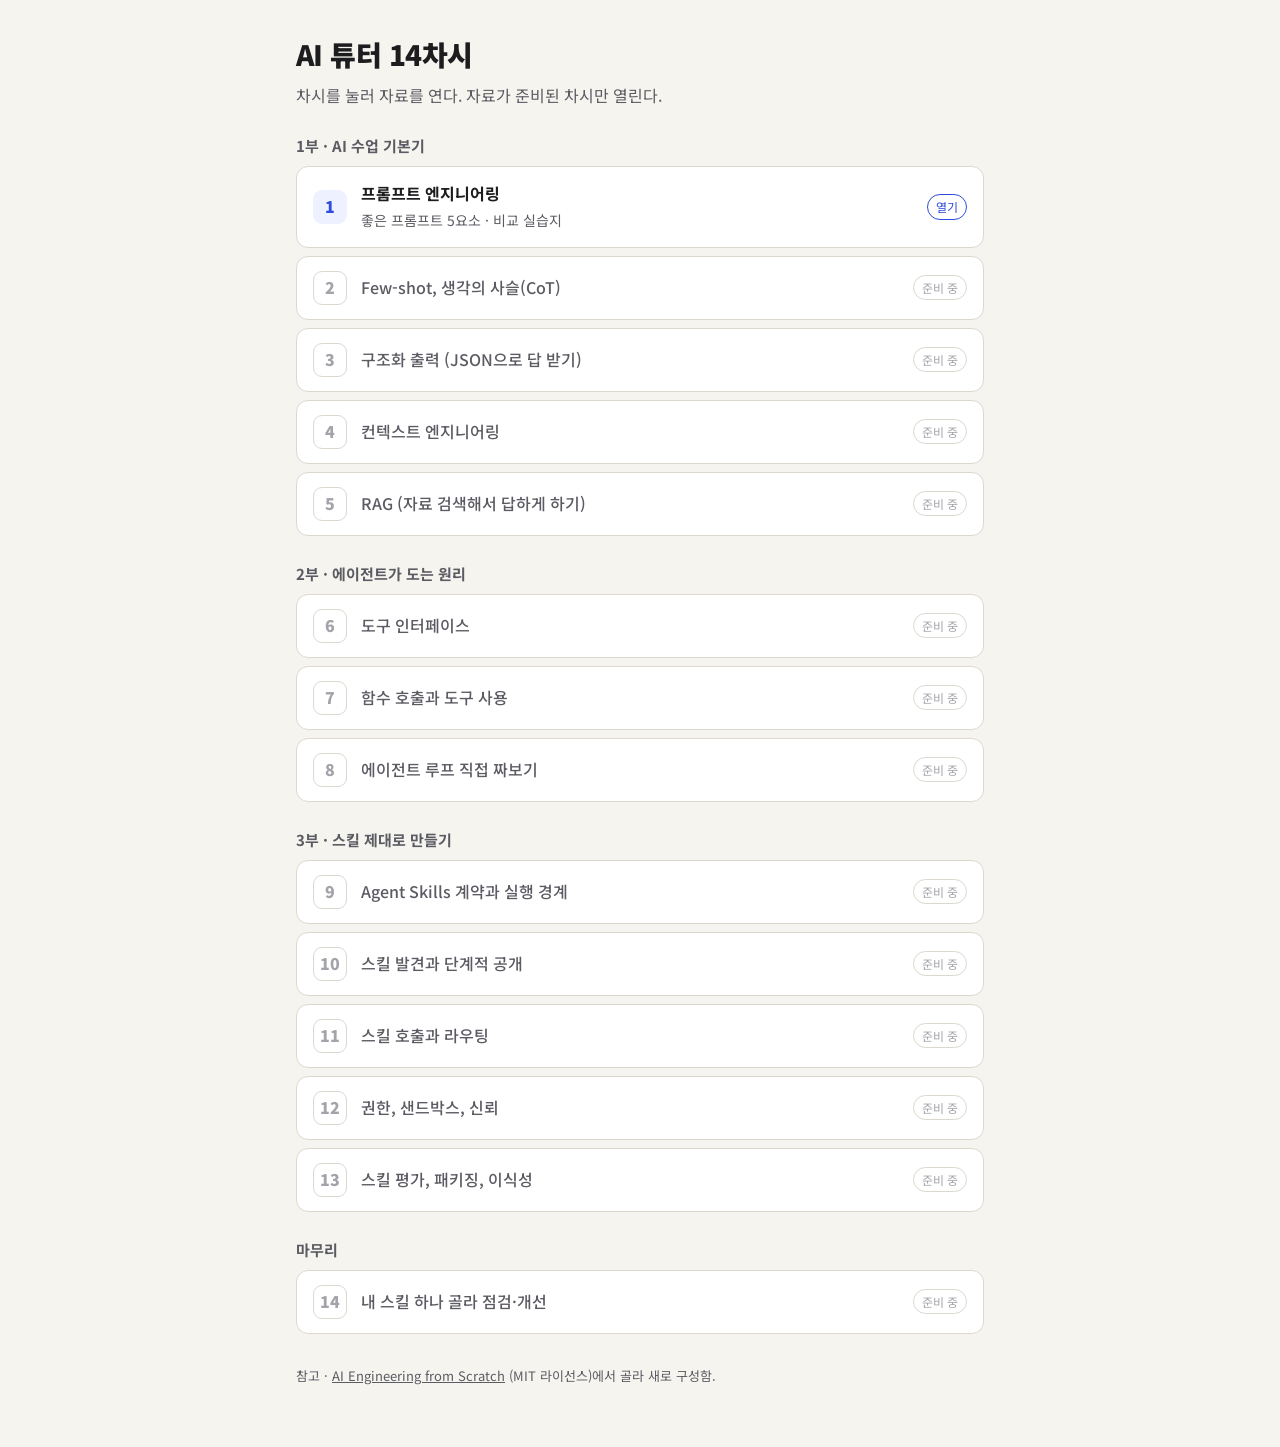
==== index.html @ 39584603 "14차시 목록 페이지와 1차시 프롬프트 비교 실습지 추가 Co-Authored-By: Claude Opus 5.5 <noreply@anthropic.com> Claude-Sessi" ====
<!-- AI 튜터 14차시 목록 페이지 (차시를 골라 해당 자료로 이동) -->
<!DOCTYPE html>
<html lang="ko">
<head>
<meta charset="UTF-8">
<meta name="viewport" content="width=device-width, initial-scale=1">
<title>AI 튜터 14차시</title>
<link href="https://fonts.googleapis.com/css2?family=Noto+Sans+KR:wght@400;500;700;900&display=swap" rel="stylesheet">
<style>
:root{--bg:#f6f4ef;--paper:#fff;--ink:#1d1d1f;--sub:#5b5b63;--line:#dcd8cf;--accent:#2f4bdb;--accent-bg:#eef1ff;--mute:#a3a3aa}
@media (prefers-color-scheme: dark){
  :root:not([data-theme="light"]){--bg:#151517;--paper:#1f1f23;--ink:#ececf0;--sub:#a4a4ad;--line:#34343b;--accent:#8ea0ff;--accent-bg:#1e2342;--mute:#6b6b73}
}
*{box-sizing:border-box}
body{margin:0;background:var(--bg);color:var(--ink);font-family:"Noto Sans KR","Noto Sans CJK KR","Apple SD Gothic Neo","Malgun Gothic",sans-serif;line-height:1.6;word-break:keep-all}
main{max-width:720px;margin:0 auto;padding:32px 16px 48px}
h1{font-size:28px;font-weight:900;margin:0 0 6px;letter-spacing:-.02em}
.lead{color:var(--sub);margin:0 0 20px}
h2{font-size:15px;color:var(--sub);font-weight:700;margin:26px 0 8px}
ol{list-style:none;padding:0;margin:0;display:grid;gap:8px}
li a,li .off{display:flex;align-items:center;gap:14px;padding:14px 16px;border-radius:12px;background:var(--paper);border:1px solid var(--line);text-decoration:none;color:inherit}
li a:hover{border-color:var(--accent)}
.num{flex:none;width:34px;height:34px;border-radius:9px;display:grid;place-items:center;font-weight:900;background:var(--accent-bg);color:var(--accent)}
.off .num{background:transparent;border:1px solid var(--line);color:var(--mute)}
.t{flex:1;min-width:0}
.t b{display:block;font-weight:700}
.t span{font-size:14px;color:var(--sub)}
.off .t b{color:var(--sub);font-weight:500}
.badge{flex:none;font-size:12px;padding:2px 8px;border-radius:99px;border:1px solid var(--line);color:var(--mute)}
a .badge{border-color:var(--accent);color:var(--accent)}
.foot{margin-top:32px;font-size:13px;color:var(--sub)}
</style>
</head>
<body>
<main>
<h1>AI 튜터 14차시</h1>
<p class="lead">차시를 눌러 자료를 연다. 자료가 준비된 차시만 열린다.</p>

<h2>1부 · AI 수업 기본기</h2>
<ol>
  <li><a href="lessons/01.html"><span class="num">1</span><span class="t"><b>프롬프트 엔지니어링</b><span>좋은 프롬프트 5요소 · 비교 실습지</span></span><span class="badge">열기</span></a></li>
  <li><div class="off"><span class="num">2</span><span class="t"><b>Few-shot, 생각의 사슬(CoT)</b></span><span class="badge">준비 중</span></div></li>
  <li><div class="off"><span class="num">3</span><span class="t"><b>구조화 출력 (JSON으로 답 받기)</b></span><span class="badge">준비 중</span></div></li>
  <li><div class="off"><span class="num">4</span><span class="t"><b>컨텍스트 엔지니어링</b></span><span class="badge">준비 중</span></div></li>
  <li><div class="off"><span class="num">5</span><span class="t"><b>RAG (자료 검색해서 답하게 하기)</b></span><span class="badge">준비 중</span></div></li>
</ol>

<h2>2부 · 에이전트가 도는 원리</h2>
<ol>
  <li><div class="off"><span class="num">6</span><span class="t"><b>도구 인터페이스</b></span><span class="badge">준비 중</span></div></li>
  <li><div class="off"><span class="num">7</span><span class="t"><b>함수 호출과 도구 사용</b></span><span class="badge">준비 중</span></div></li>
  <li><div class="off"><span class="num">8</span><span class="t"><b>에이전트 루프 직접 짜보기</b></span><span class="badge">준비 중</span></div></li>
</ol>

<h2>3부 · 스킬 제대로 만들기</h2>
<ol>
  <li><div class="off"><span class="num">9</span><span class="t"><b>Agent Skills 계약과 실행 경계</b></span><span class="badge">준비 중</span></div></li>
  <li><div class="off"><span class="num">10</span><span class="t"><b>스킬 발견과 단계적 공개</b></span><span class="badge">준비 중</span></div></li>
  <li><div class="off"><span class="num">11</span><span class="t"><b>스킬 호출과 라우팅</b></span><span class="badge">준비 중</span></div></li>
  <li><div class="off"><span class="num">12</span><span class="t"><b>권한, 샌드박스, 신뢰</b></span><span class="badge">준비 중</span></div></li>
  <li><div class="off"><span class="num">13</span><span class="t"><b>스킬 평가, 패키징, 이식성</b></span><span class="badge">준비 중</span></div></li>
</ol>

<h2>마무리</h2>
<ol>
  <li><div class="off"><span class="num">14</span><span class="t"><b>내 스킬 하나 골라 점검·개선</b></span><span class="badge">준비 중</span></div></li>
</ol>

<p class="foot">참고 · <a href="https://github.com/rohitg00/ai-engineering-from-scratch" style="color:inherit">AI Engineering from Scratch</a> (MIT 라이선스)에서 골라 새로 구성함.</p>
</main>
</body>
</html>
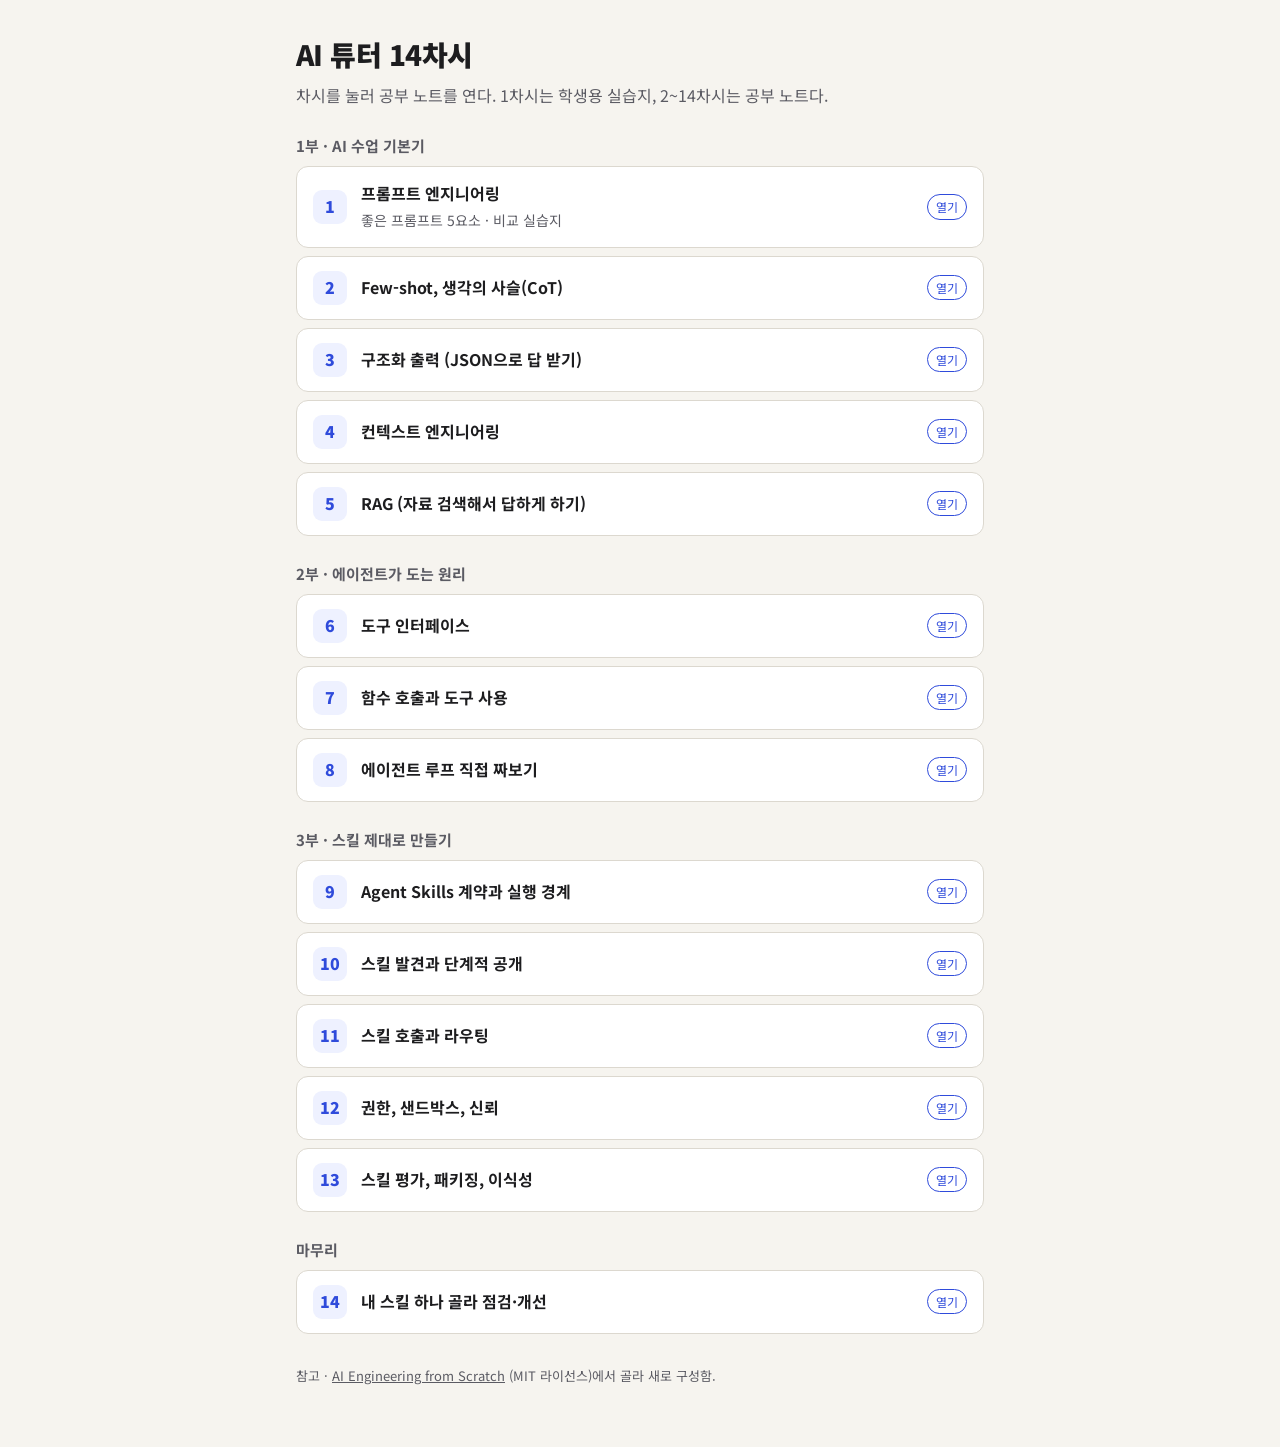
==== commit 8bfce633: "2~14차시 공부 노트 추가, 목록 전 차시 연결 Co-Authored-By: Claude Opus 5.5 <noreply@anthropic.com> Claude-Session: " ====
--- a/index.html
+++ b/index.html
@@ -34,36 +34,36 @@
 <body>
 <main>
 <h1>AI 튜터 14차시</h1>
-<p class="lead">차시를 눌러 자료를 연다. 자료가 준비된 차시만 열린다.</p>
+<p class="lead">차시를 눌러 공부 노트를 연다. 1차시는 학생용 실습지, 2~14차시는 공부 노트다.</p>
 
 <h2>1부 · AI 수업 기본기</h2>
 <ol>
   <li><a href="lessons/01.html"><span class="num">1</span><span class="t"><b>프롬프트 엔지니어링</b><span>좋은 프롬프트 5요소 · 비교 실습지</span></span><span class="badge">열기</span></a></li>
-  <li><div class="off"><span class="num">2</span><span class="t"><b>Few-shot, 생각의 사슬(CoT)</b></span><span class="badge">준비 중</span></div></li>
-  <li><div class="off"><span class="num">3</span><span class="t"><b>구조화 출력 (JSON으로 답 받기)</b></span><span class="badge">준비 중</span></div></li>
-  <li><div class="off"><span class="num">4</span><span class="t"><b>컨텍스트 엔지니어링</b></span><span class="badge">준비 중</span></div></li>
-  <li><div class="off"><span class="num">5</span><span class="t"><b>RAG (자료 검색해서 답하게 하기)</b></span><span class="badge">준비 중</span></div></li>
+  <li><a href="lessons/02.html"><span class="num">2</span><span class="t"><b>Few-shot, 생각의 사슬(CoT)</b></span><span class="badge">열기</span></a></li>
+  <li><a href="lessons/03.html"><span class="num">3</span><span class="t"><b>구조화 출력 (JSON으로 답 받기)</b></span><span class="badge">열기</span></a></li>
+  <li><a href="lessons/04.html"><span class="num">4</span><span class="t"><b>컨텍스트 엔지니어링</b></span><span class="badge">열기</span></a></li>
+  <li><a href="lessons/05.html"><span class="num">5</span><span class="t"><b>RAG (자료 검색해서 답하게 하기)</b></span><span class="badge">열기</span></a></li>
 </ol>
 
 <h2>2부 · 에이전트가 도는 원리</h2>
 <ol>
-  <li><div class="off"><span class="num">6</span><span class="t"><b>도구 인터페이스</b></span><span class="badge">준비 중</span></div></li>
-  <li><div class="off"><span class="num">7</span><span class="t"><b>함수 호출과 도구 사용</b></span><span class="badge">준비 중</span></div></li>
-  <li><div class="off"><span class="num">8</span><span class="t"><b>에이전트 루프 직접 짜보기</b></span><span class="badge">준비 중</span></div></li>
+  <li><a href="lessons/06.html"><span class="num">6</span><span class="t"><b>도구 인터페이스</b></span><span class="badge">열기</span></a></li>
+  <li><a href="lessons/07.html"><span class="num">7</span><span class="t"><b>함수 호출과 도구 사용</b></span><span class="badge">열기</span></a></li>
+  <li><a href="lessons/08.html"><span class="num">8</span><span class="t"><b>에이전트 루프 직접 짜보기</b></span><span class="badge">열기</span></a></li>
 </ol>
 
 <h2>3부 · 스킬 제대로 만들기</h2>
 <ol>
-  <li><div class="off"><span class="num">9</span><span class="t"><b>Agent Skills 계약과 실행 경계</b></span><span class="badge">준비 중</span></div></li>
-  <li><div class="off"><span class="num">10</span><span class="t"><b>스킬 발견과 단계적 공개</b></span><span class="badge">준비 중</span></div></li>
-  <li><div class="off"><span class="num">11</span><span class="t"><b>스킬 호출과 라우팅</b></span><span class="badge">준비 중</span></div></li>
-  <li><div class="off"><span class="num">12</span><span class="t"><b>권한, 샌드박스, 신뢰</b></span><span class="badge">준비 중</span></div></li>
-  <li><div class="off"><span class="num">13</span><span class="t"><b>스킬 평가, 패키징, 이식성</b></span><span class="badge">준비 중</span></div></li>
+  <li><a href="lessons/09.html"><span class="num">9</span><span class="t"><b>Agent Skills 계약과 실행 경계</b></span><span class="badge">열기</span></a></li>
+  <li><a href="lessons/10.html"><span class="num">10</span><span class="t"><b>스킬 발견과 단계적 공개</b></span><span class="badge">열기</span></a></li>
+  <li><a href="lessons/11.html"><span class="num">11</span><span class="t"><b>스킬 호출과 라우팅</b></span><span class="badge">열기</span></a></li>
+  <li><a href="lessons/12.html"><span class="num">12</span><span class="t"><b>권한, 샌드박스, 신뢰</b></span><span class="badge">열기</span></a></li>
+  <li><a href="lessons/13.html"><span class="num">13</span><span class="t"><b>스킬 평가, 패키징, 이식성</b></span><span class="badge">열기</span></a></li>
 </ol>
 
 <h2>마무리</h2>
 <ol>
-  <li><div class="off"><span class="num">14</span><span class="t"><b>내 스킬 하나 골라 점검·개선</b></span><span class="badge">준비 중</span></div></li>
+  <li><a href="lessons/14.html"><span class="num">14</span><span class="t"><b>내 스킬 하나 골라 점검·개선</b></span><span class="badge">열기</span></a></li>
 </ol>
 
 <p class="foot">참고 · <a href="https://github.com/rohitg00/ai-engineering-from-scratch" style="color:inherit">AI Engineering from Scratch</a> (MIT 라이선스)에서 골라 새로 구성함.</p>
